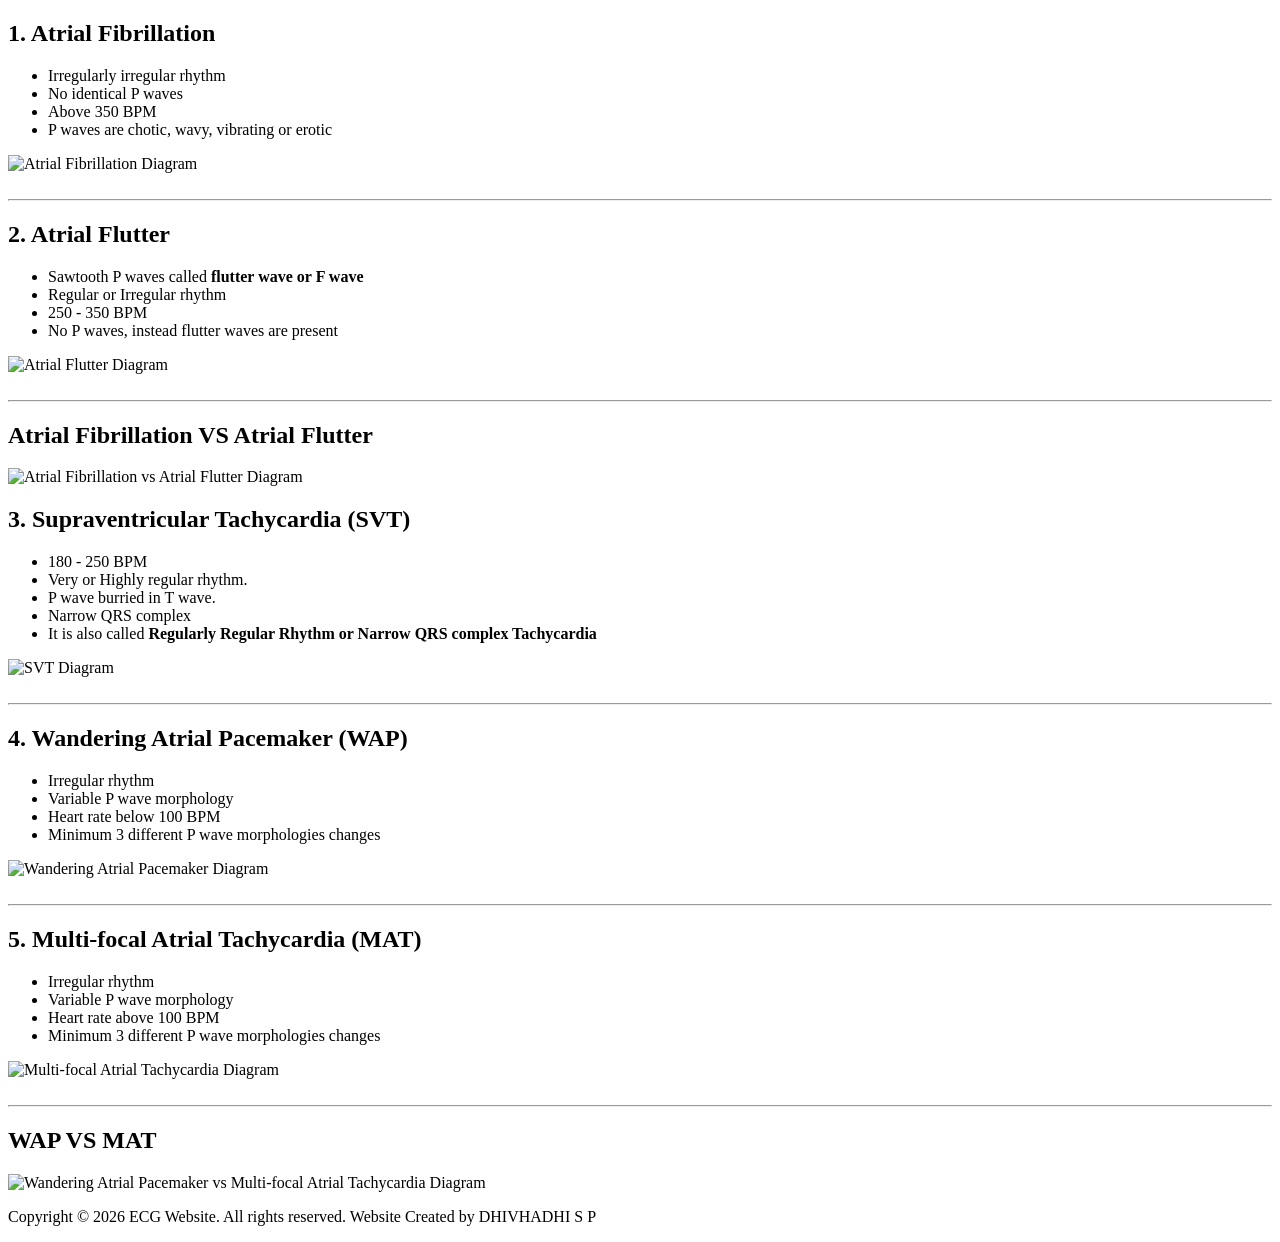
==== atrial-rhythm.html @ 4082b38f "Add files via upload" ====
<!DOCTYPE html>
<html lang="en">
<head>
  <meta charset="UTF-8">
  <meta name="viewport" content="width=device-width, initial-scale=1.0">
  <title>Atrial Rhythm</title>

  <link rel="stylesheet" href="css/style.css">
</head>

<body>
    <section> 
        <h2>1. Atrial Fibrillation</h2>
        <ul>
            <li>Irregularly irregular rhythm</li>
            <li>No identical P waves</li>
            <li>Above 350 BPM</li>
            <li>P waves are chotic, wavy, vibrating or erotic</li>
        </ul>
        <img src="C:\Users\dhivh\Downloads\ECG or EKG\image\AFib.png" alt="Atrial Fibrillation Diagram">
    </section>
    <br>
    <hr>

    <section>
        <h2>2. Atrial Flutter</h2>
        <ul>
            <li>Sawtooth P waves called <strong>flutter wave or F wave</strong></li>
            <li>Regular or Irregular rhythm</li>
            <li>250 - 350 BPM</li>
            <li>No P waves, instead flutter waves are present</li>
        </ul>
        <img src="C:\Users\dhivh\Downloads\ECG or EKG\image\AF.png" alt="Atrial Flutter Diagram">
    </section>
    <br>
    <hr>
    
    <section>
        <h2> Atrial Fibrillation VS Atrial Flutter</h2>
        <img src="image/AFib & AF.png" alt="Atrial Fibrillation vs Atrial Flutter Diagram">
    </section>
    

    <section>
        <h2>3. Supraventricular Tachycardia (SVT)</h2>
        <ul>
            <li>180 - 250 BPM</li>
            <li>Very or Highly regular rhythm.</li>
            <li>P wave burried in T wave.</li>
            <li>Narrow QRS complex</li>
            <li>It is also called <strong>Regularly Regular Rhythm or Narrow QRS complex Tachycardia</strong></li>
        </ul>
        <img src="C:\Users\dhivh\Downloads\ECG or EKG\image\SVT.png" alt="SVT Diagram">
    </section>
    <br>
    <hr>

    <section>
        <h2>4. Wandering Atrial Pacemaker (WAP)</h2>
        <ul>
            <li>Irregular rhythm</li>
            <li>Variable P wave morphology</li>
            <li>Heart rate below 100 BPM</li>
            <li>Minimum 3 different P wave morphologies changes</li>
        </ul>
        <img src="C:\Users\dhivh\Downloads\ECG or EKG\image\WAP.png" alt="Wandering Atrial Pacemaker Diagram">
    </section>
    <br>
    <hr>

    <section>
        <h2>5. Multi-focal Atrial Tachycardia (MAT)</h2>
        <ul>
            <li>Irregular rhythm</li>
            <li>Variable P wave morphology</li>
            <li>Heart rate above 100 BPM</li>
            <li>Minimum 3 different P wave morphologies changes</li>
        </ul>
        <img src="C:\Users\dhivh\Downloads\ECG or EKG\image\MAT.png" alt="Multi-focal Atrial Tachycardia Diagram">
    </section>
    <br>
    <hr>

    <section>
        <h2>WAP VS MAT</h2>
        <img src="C:\Users\dhivh\Downloads\ECG or EKG\image\WAP & MAT.png" alt="Wandering Atrial Pacemaker vs Multi-focal Atrial Tachycardia Diagram">
    </section>

    <footer>

  <p>
    Copyright © 2026 ECG Website.
    All rights reserved.
    Website Created by DHIVHADHI S P
  </p>

</footer>

</body>
</html>
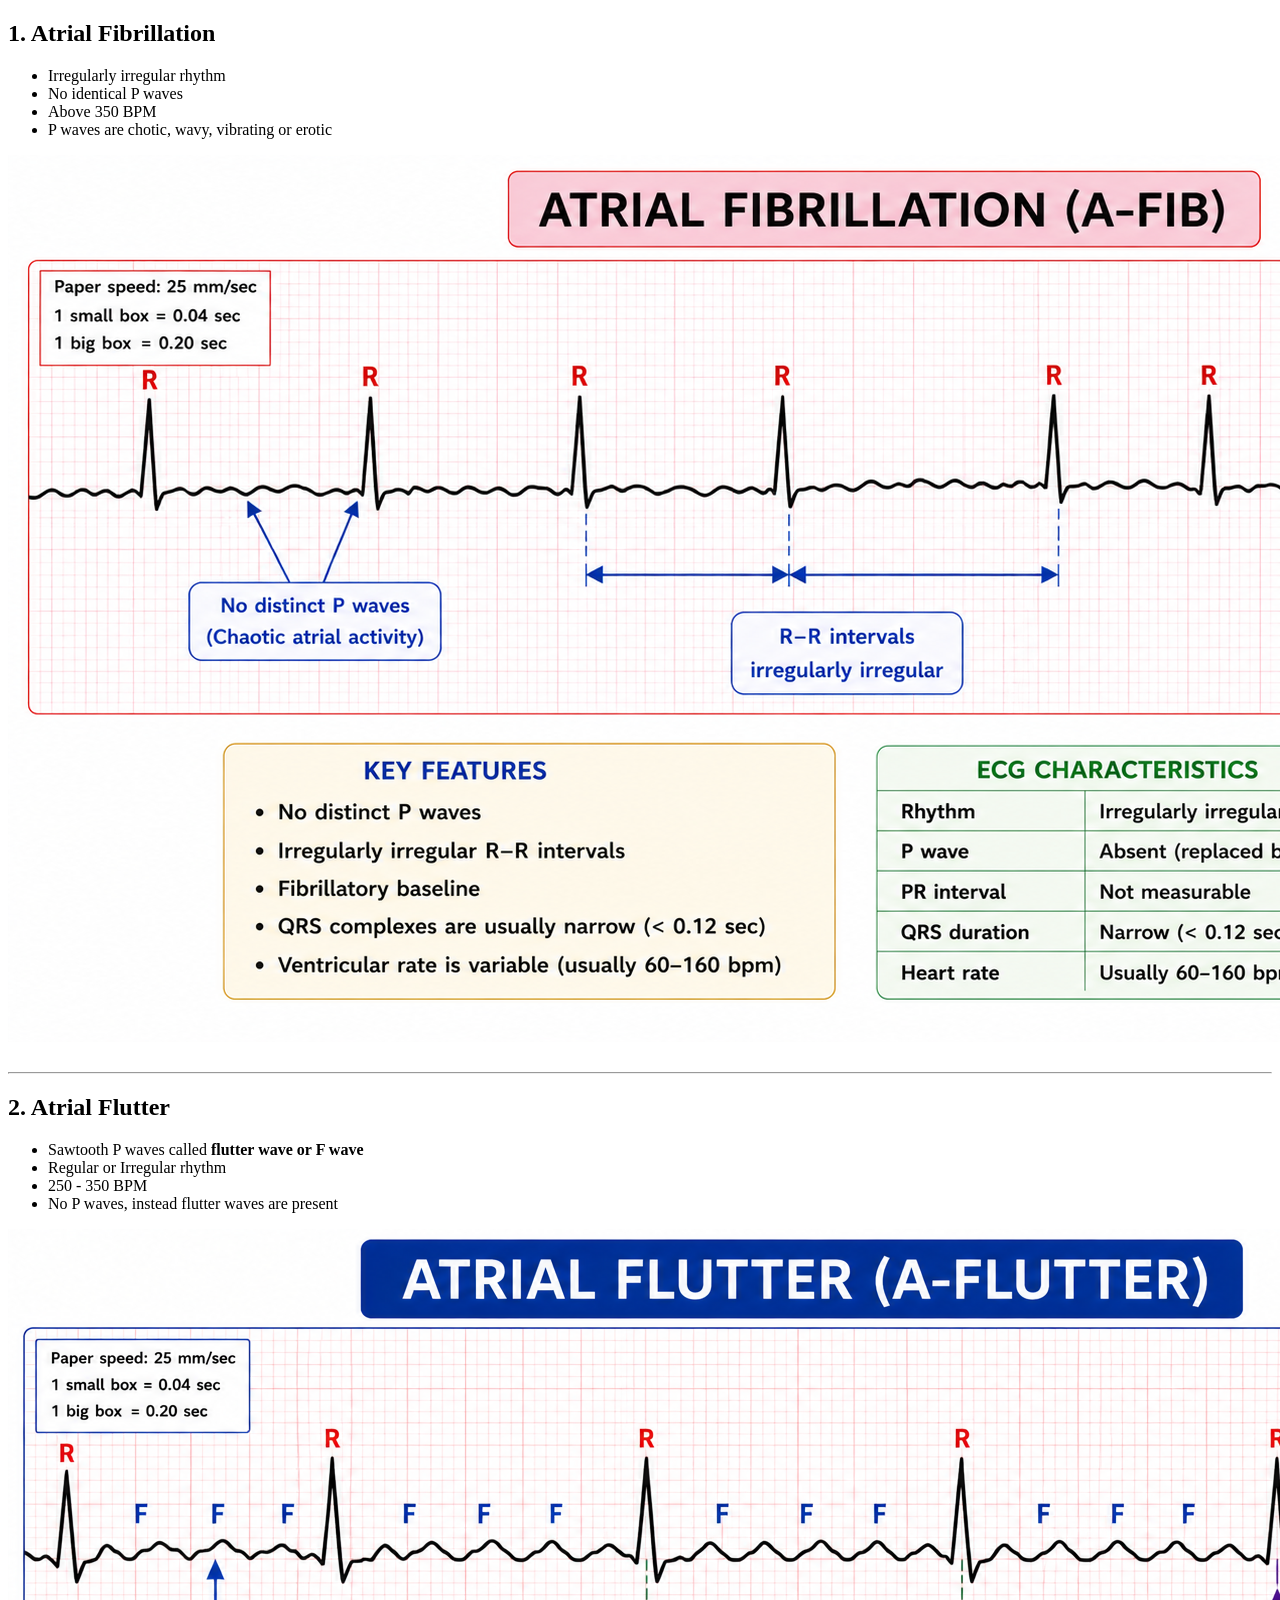
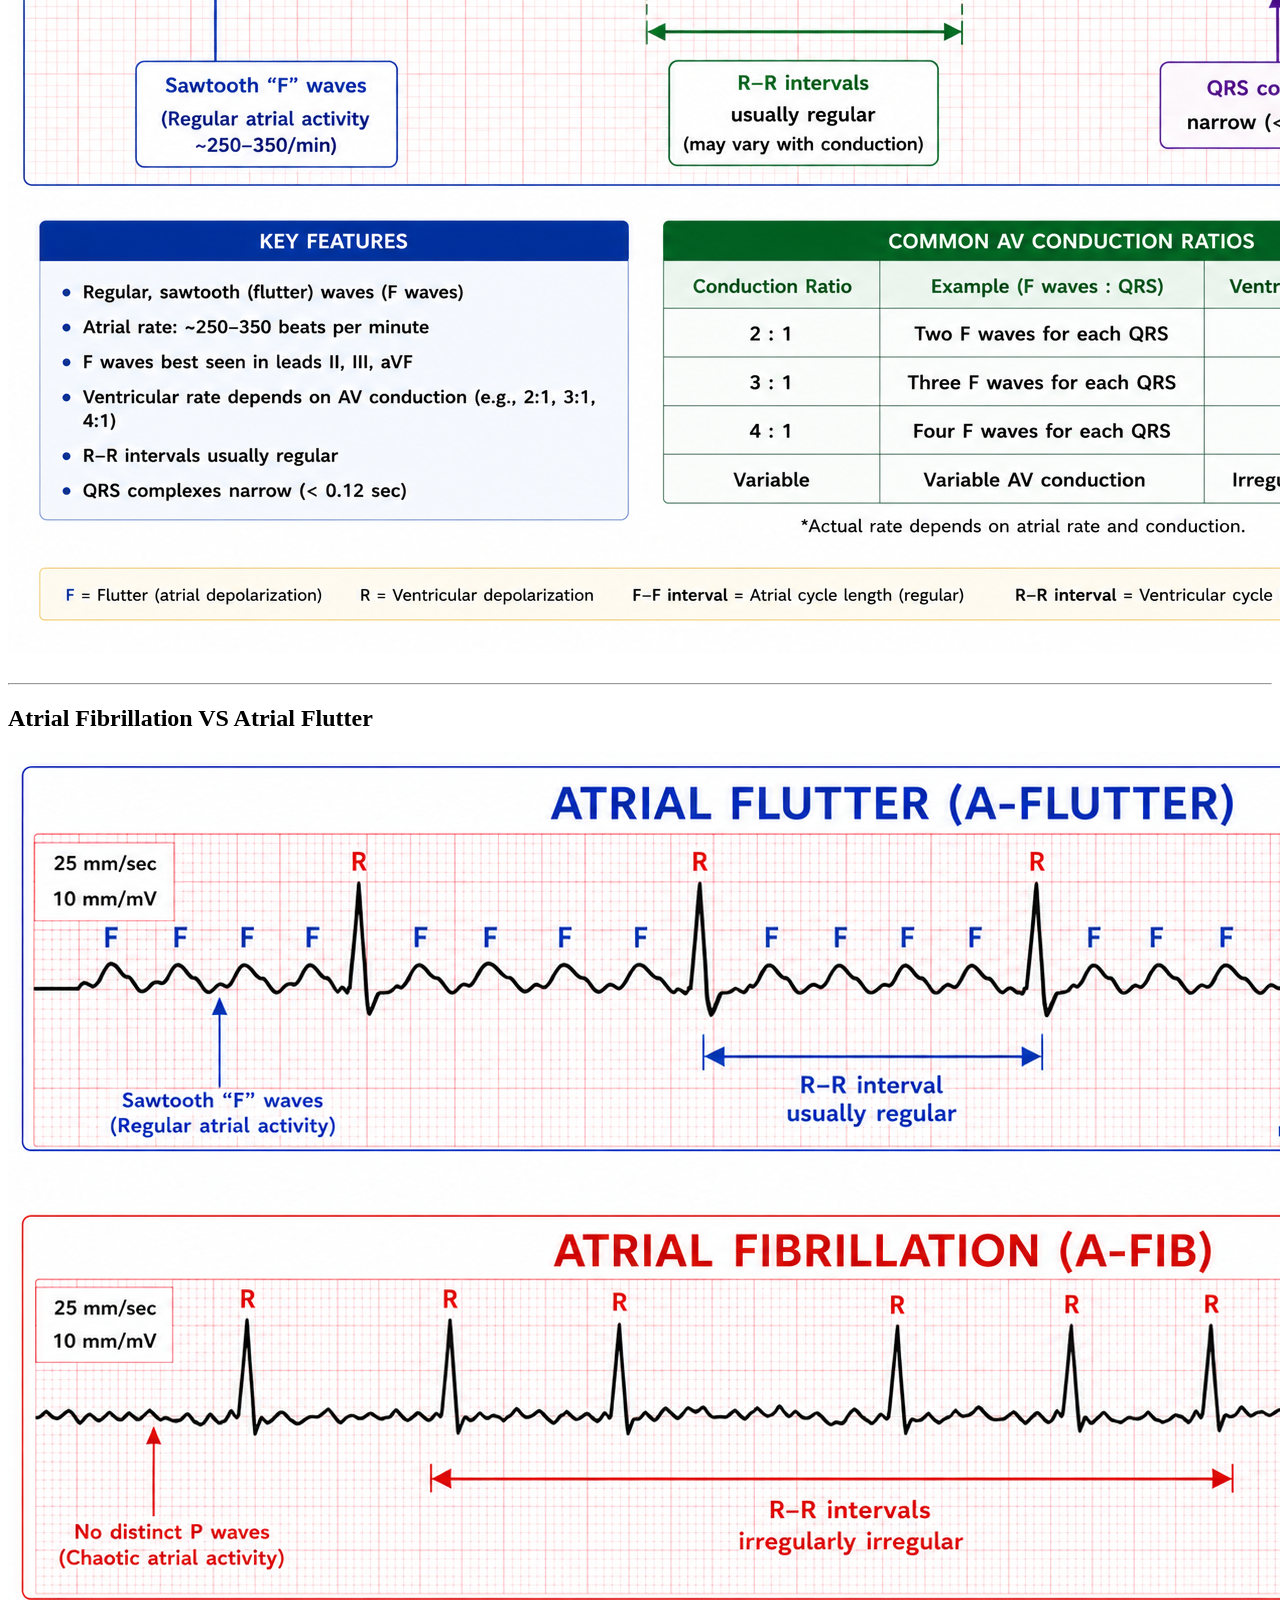
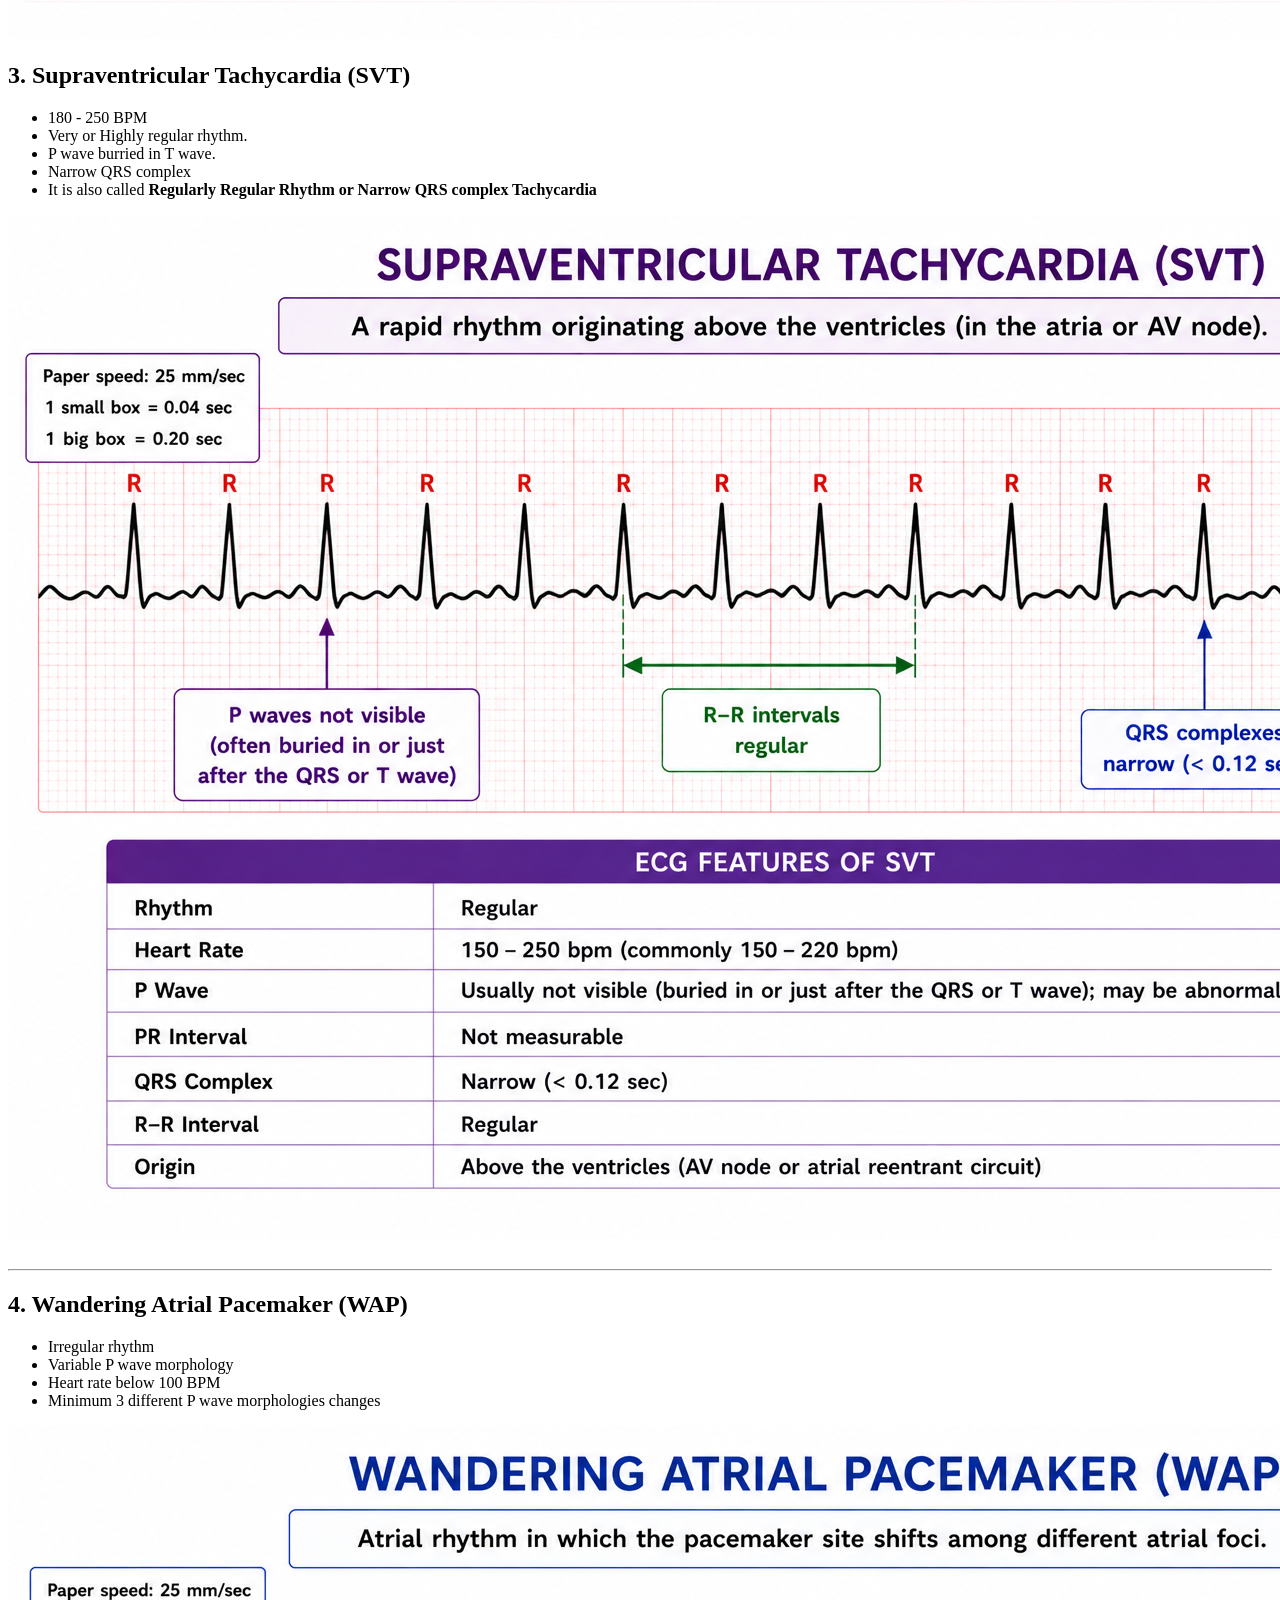
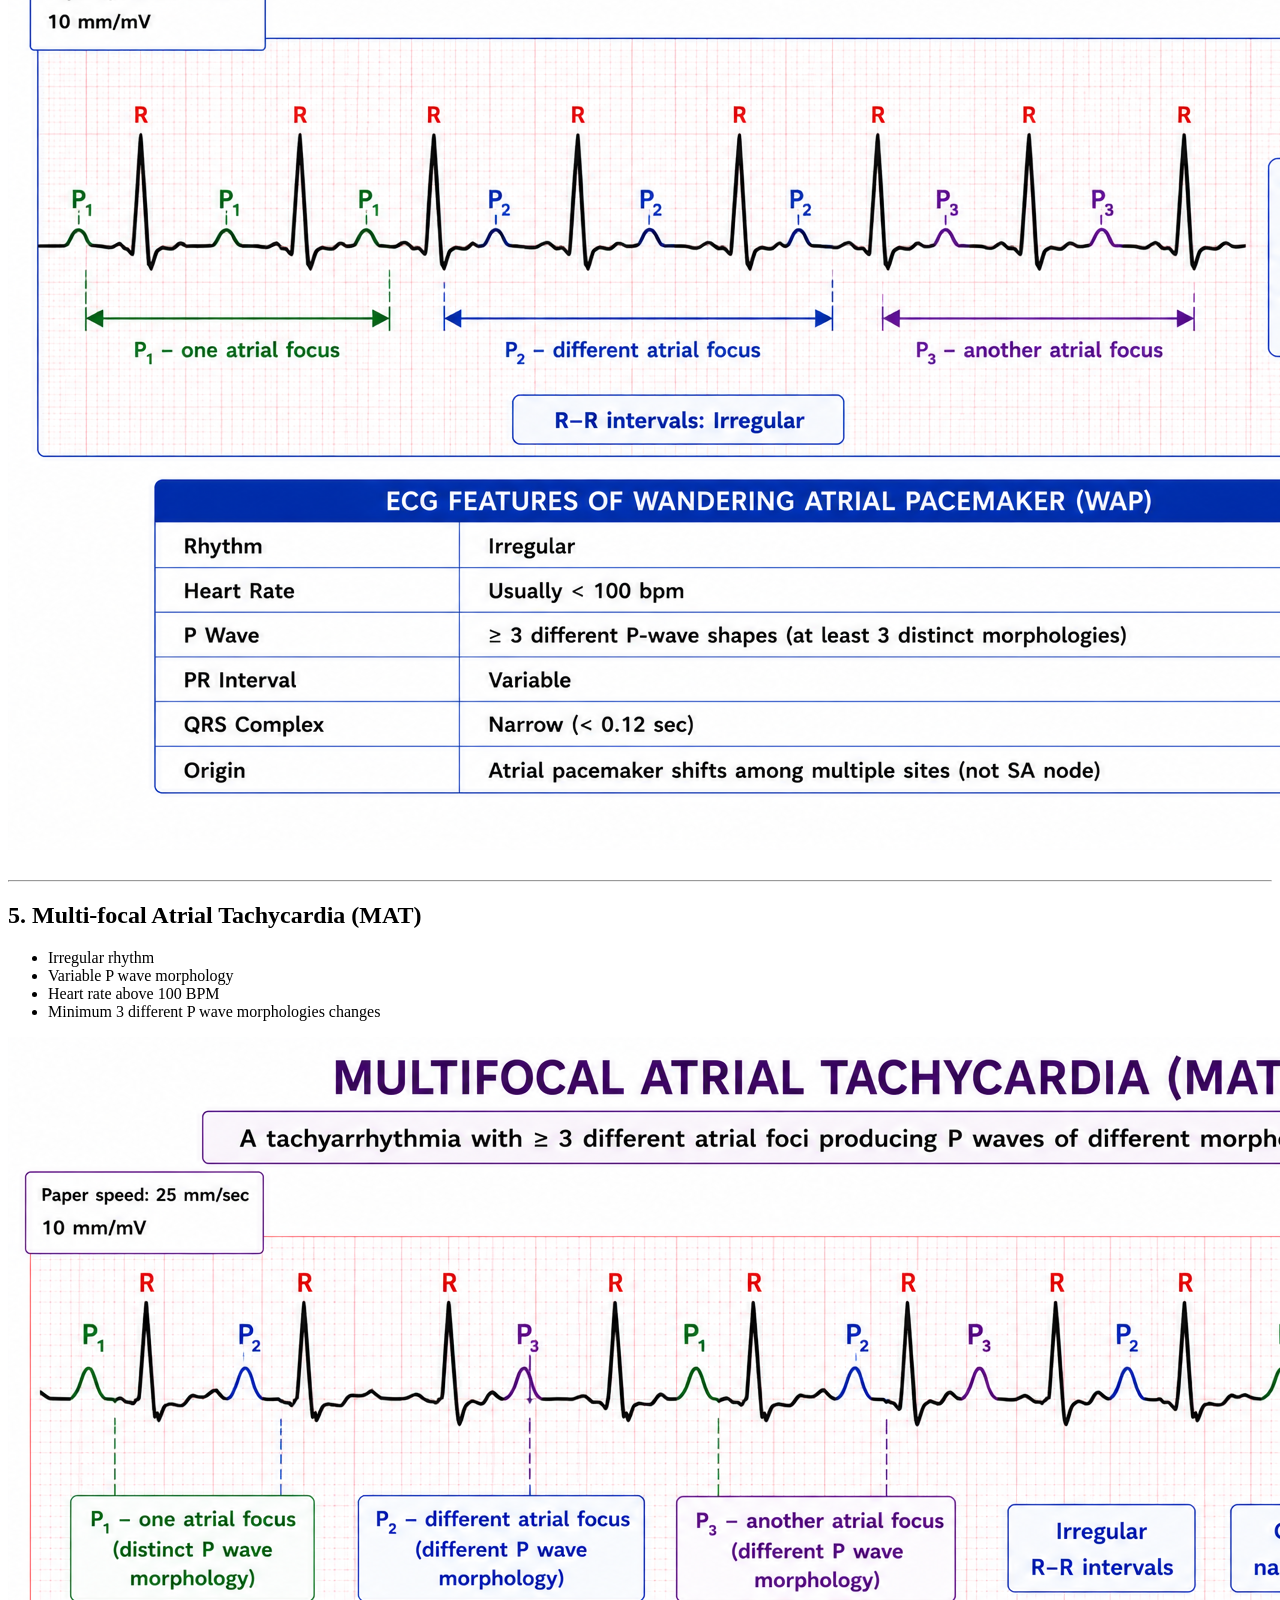
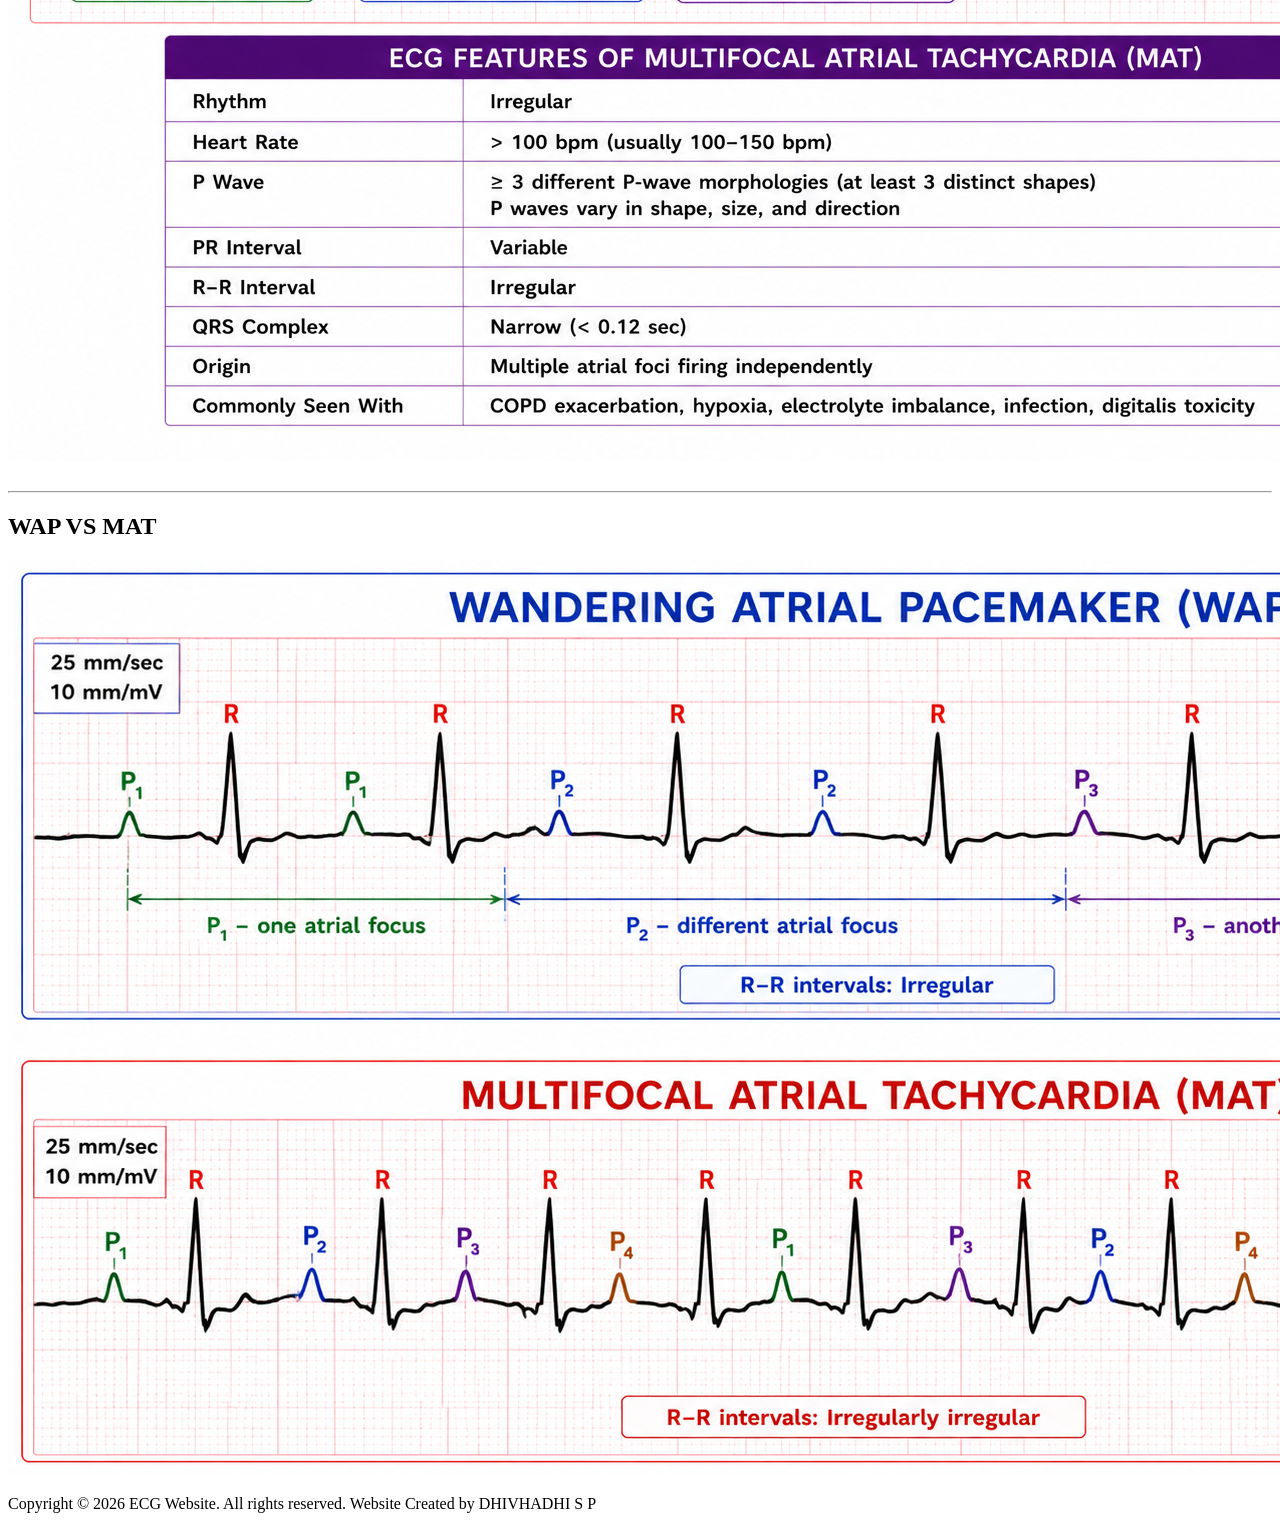
==== commit 2995d5a0: "Update atrial-rhythm.html" ====
--- a/atrial-rhythm.html
+++ b/atrial-rhythm.html
@@ -17,7 +17,7 @@
             <li>Above 350 BPM</li>
             <li>P waves are chotic, wavy, vibrating or erotic</li>
         </ul>
-        <img src="C:\Users\dhivh\Downloads\ECG or EKG\image\AFib.png" alt="Atrial Fibrillation Diagram">
+        <img src="AFib.png" alt="Atrial Fibrillation Diagram">
     </section>
     <br>
     <hr>
@@ -30,14 +30,14 @@
             <li>250 - 350 BPM</li>
             <li>No P waves, instead flutter waves are present</li>
         </ul>
-        <img src="C:\Users\dhivh\Downloads\ECG or EKG\image\AF.png" alt="Atrial Flutter Diagram">
+        <img src="AF.png" alt="Atrial Flutter Diagram">
     </section>
     <br>
     <hr>
     
     <section>
         <h2> Atrial Fibrillation VS Atrial Flutter</h2>
-        <img src="image/AFib & AF.png" alt="Atrial Fibrillation vs Atrial Flutter Diagram">
+        <img src="AFib & AF.png" alt="Atrial Fibrillation vs Atrial Flutter Diagram">
     </section>
     
 
@@ -50,7 +50,7 @@
             <li>Narrow QRS complex</li>
             <li>It is also called <strong>Regularly Regular Rhythm or Narrow QRS complex Tachycardia</strong></li>
         </ul>
-        <img src="C:\Users\dhivh\Downloads\ECG or EKG\image\SVT.png" alt="SVT Diagram">
+        <img src="SVT.png" alt="SVT Diagram">
     </section>
     <br>
     <hr>
@@ -63,7 +63,7 @@
             <li>Heart rate below 100 BPM</li>
             <li>Minimum 3 different P wave morphologies changes</li>
         </ul>
-        <img src="C:\Users\dhivh\Downloads\ECG or EKG\image\WAP.png" alt="Wandering Atrial Pacemaker Diagram">
+        <img src="WAP.png" alt="Wandering Atrial Pacemaker Diagram">
     </section>
     <br>
     <hr>
@@ -76,14 +76,14 @@
             <li>Heart rate above 100 BPM</li>
             <li>Minimum 3 different P wave morphologies changes</li>
         </ul>
-        <img src="C:\Users\dhivh\Downloads\ECG or EKG\image\MAT.png" alt="Multi-focal Atrial Tachycardia Diagram">
+        <img src="MAT.png" alt="Multi-focal Atrial Tachycardia Diagram">
     </section>
     <br>
     <hr>
 
     <section>
         <h2>WAP VS MAT</h2>
-        <img src="C:\Users\dhivh\Downloads\ECG or EKG\image\WAP & MAT.png" alt="Wandering Atrial Pacemaker vs Multi-focal Atrial Tachycardia Diagram">
+        <img src="WAP & MAT.png" alt="Wandering Atrial Pacemaker vs Multi-focal Atrial Tachycardia Diagram">
     </section>
 
     <footer>
@@ -97,4 +97,4 @@
 </footer>
 
 </body>
-</html>+</html>
